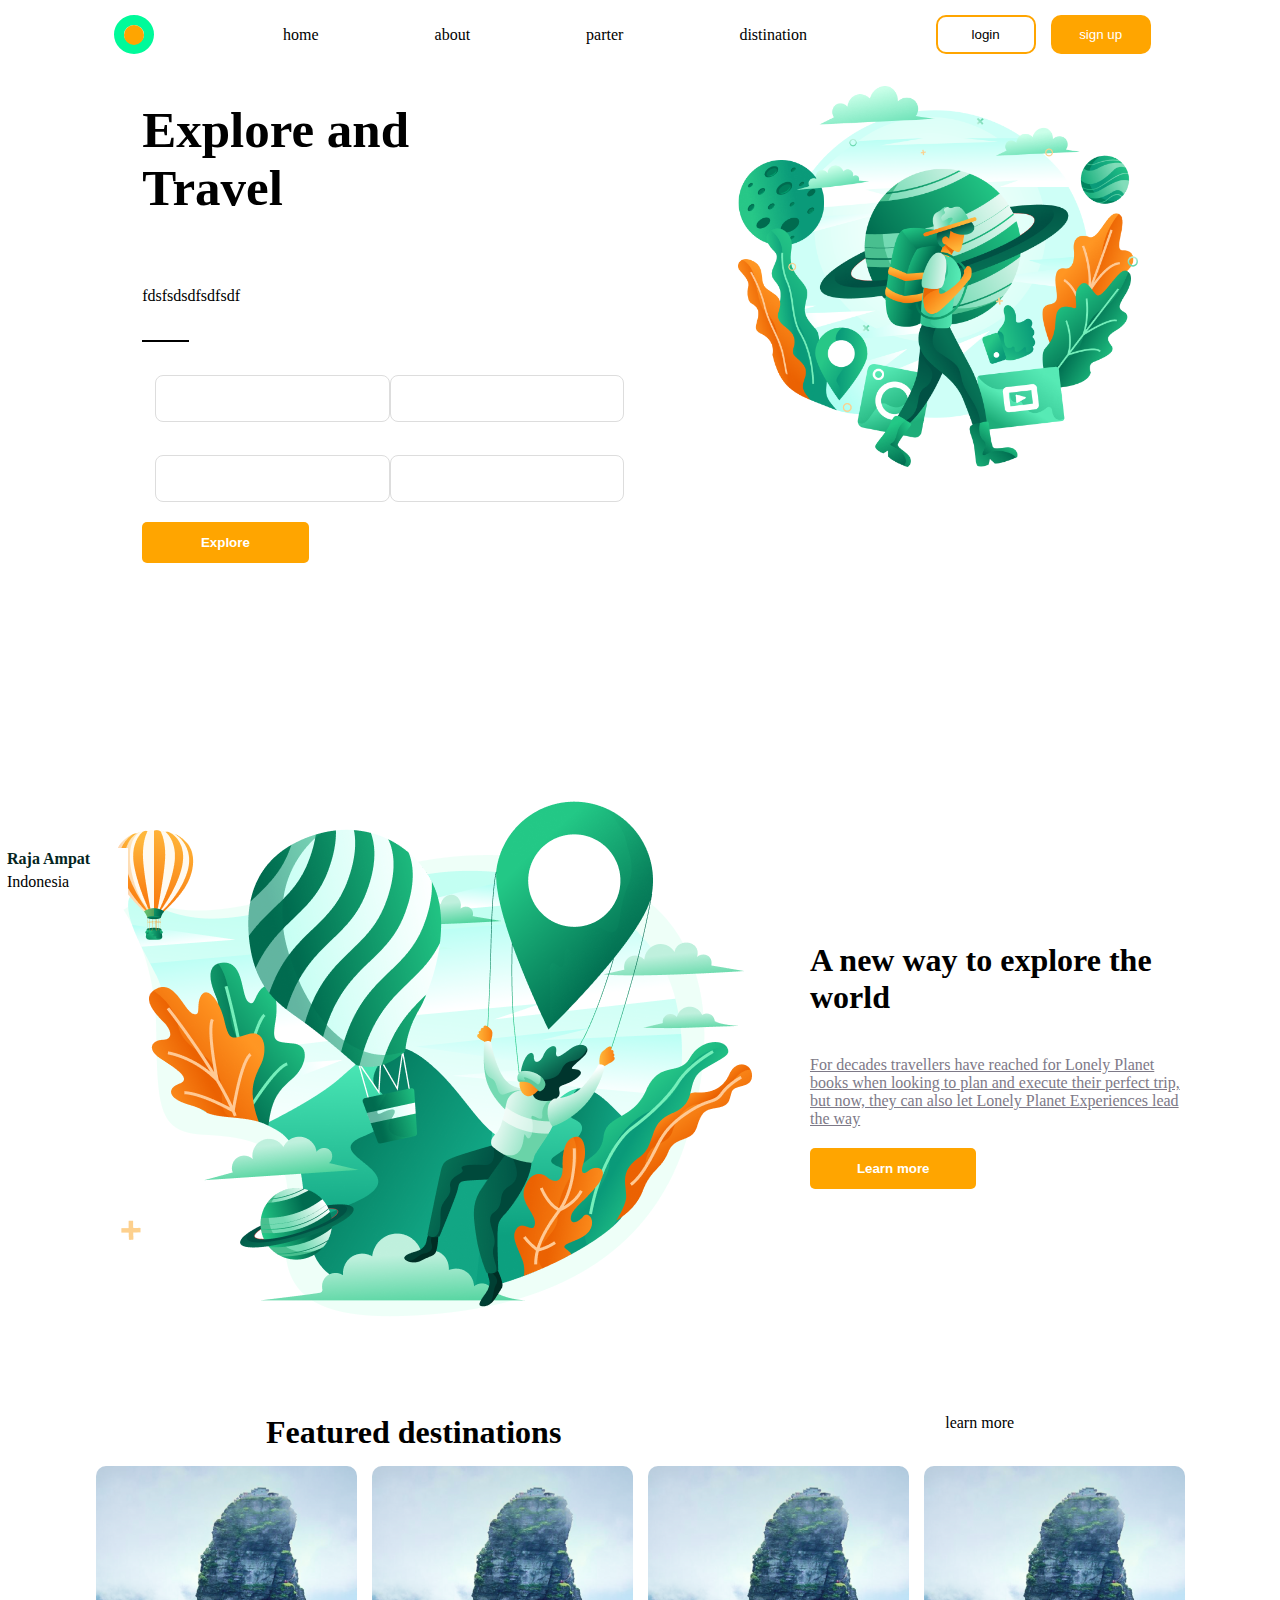
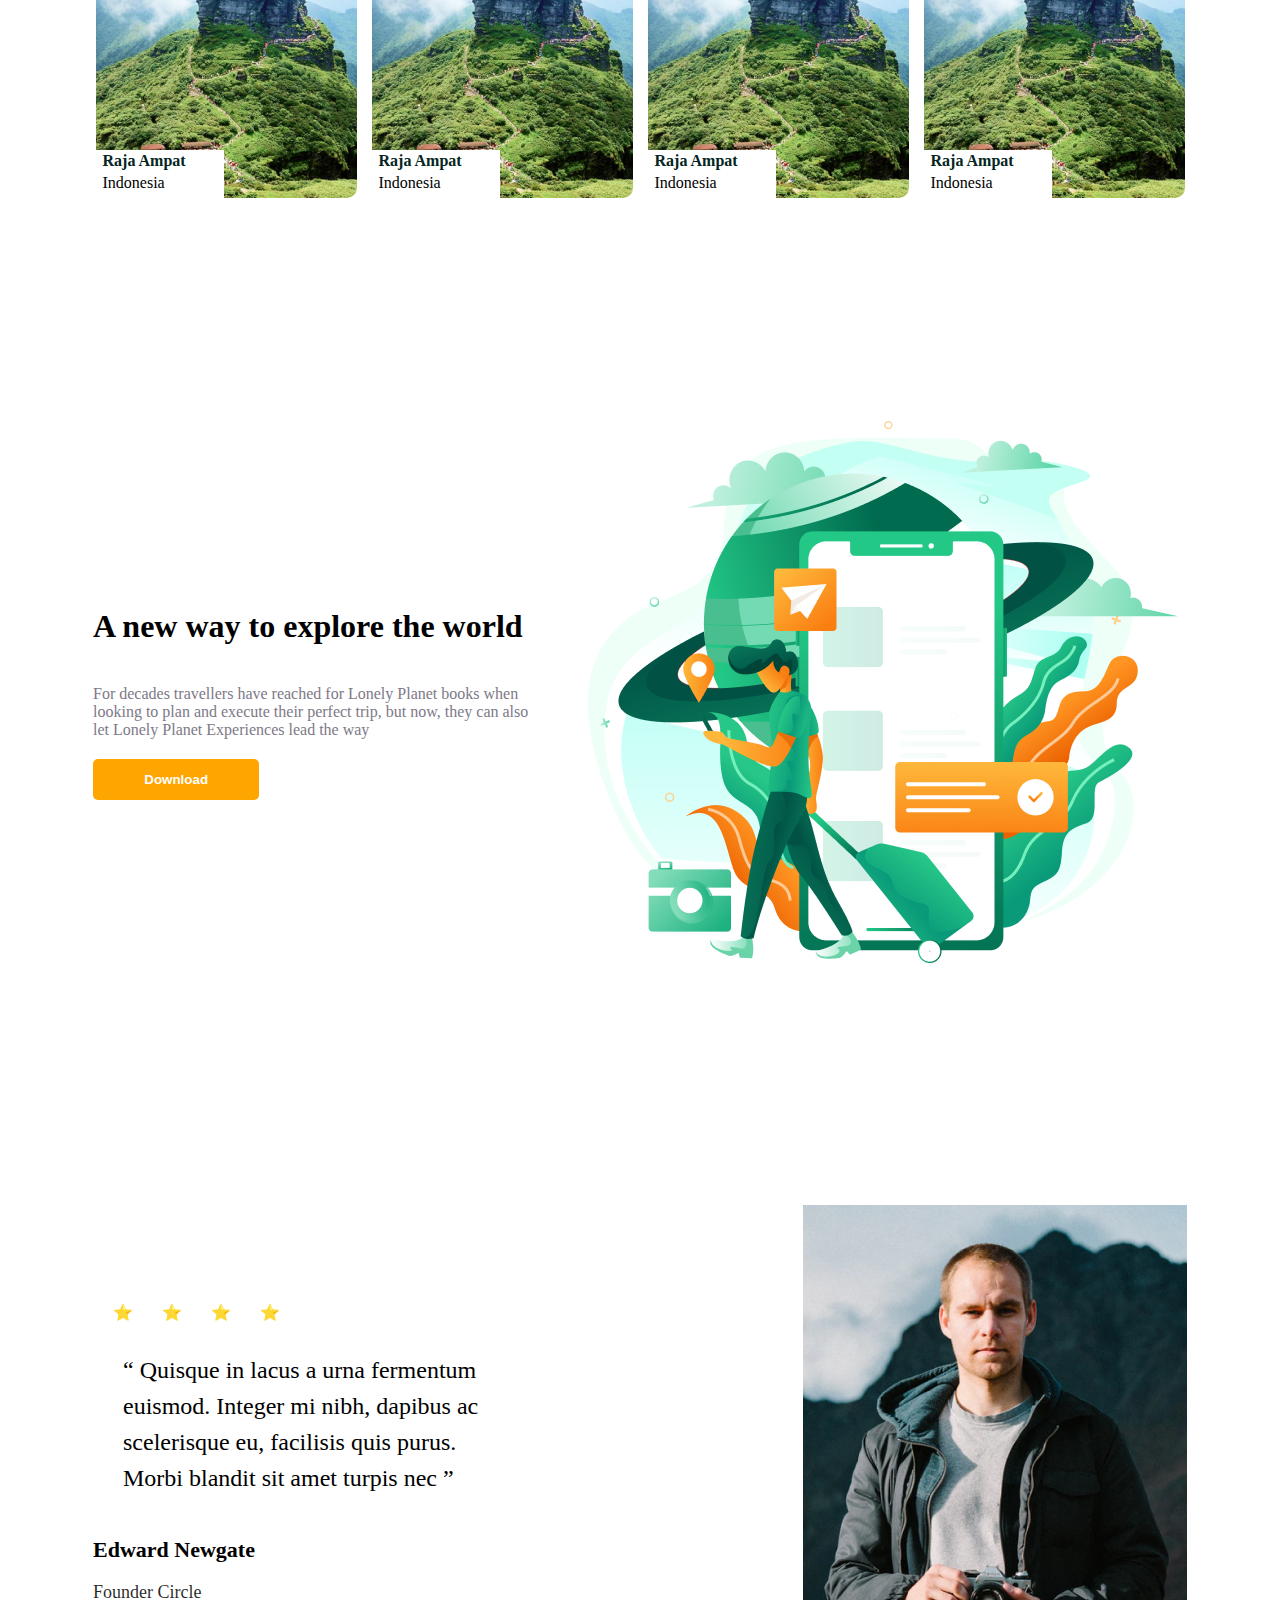
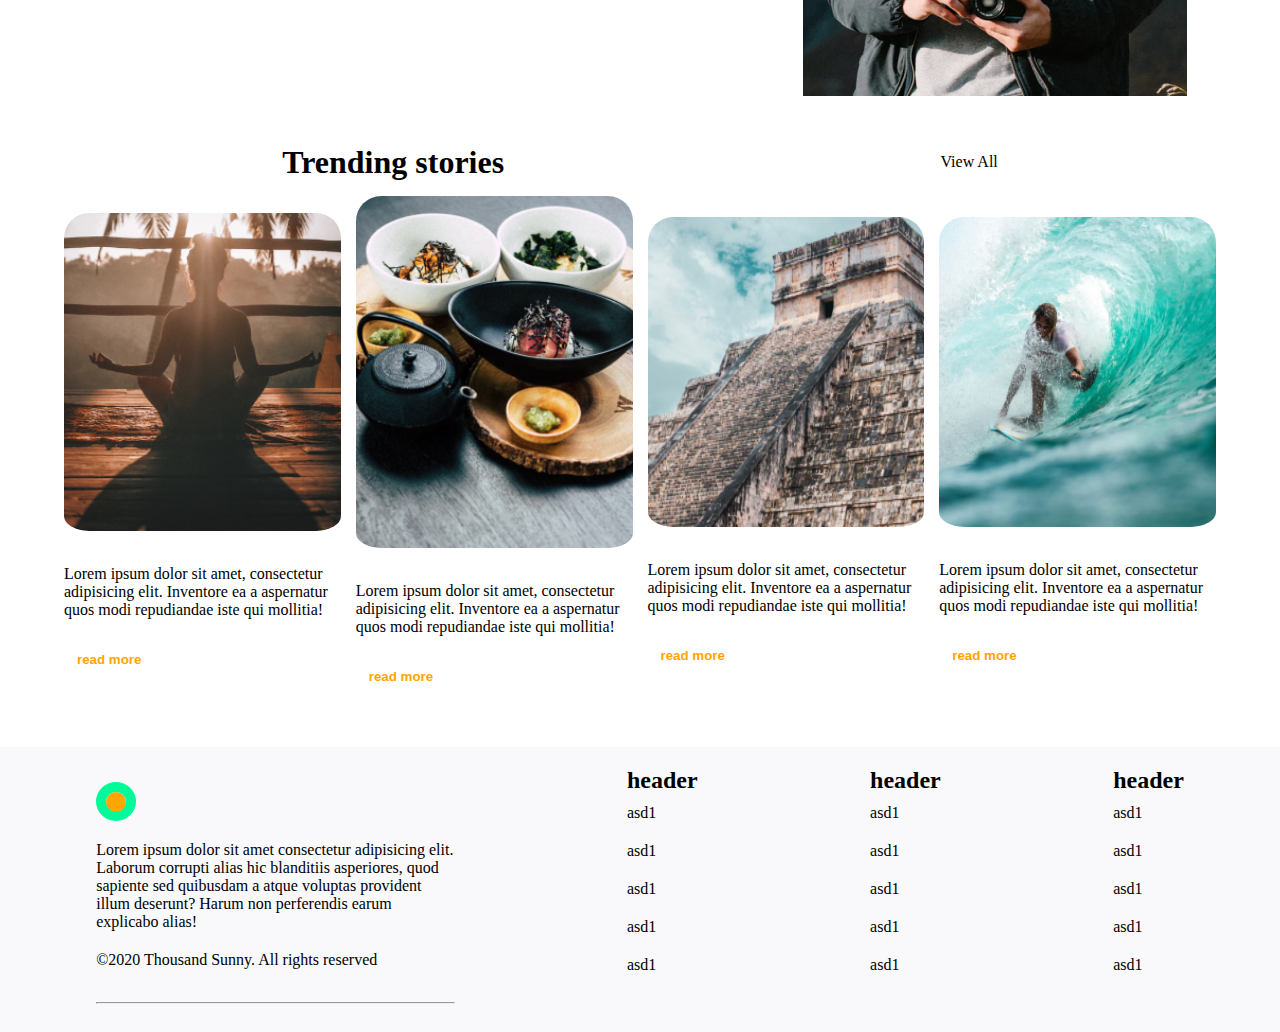
==== index.html @ 74c7267a "website" ====
<!DOCTYPE html>
<html lang="en">
  <head>
    <meta charset="UTF-8" />
    <meta http-equiv="X-UA-Compatible" content="IE=edge" />
    <meta name="viewport" content="width=device-width, initial-scale=1.0" />
    <link
      rel="stylesheet"
      href="https://cdnjs.cloudflare.com/ajax/libs/font-awesome/4.7.0/css/font-awesome.min.css"
    />
    <link rel="stylesheet" href="css/style.css" />
    <title>design</title>
  </head>
  <body>
    <div class="container">
      <header>
        <div class="band">
          <div class="image-brand"></div>
        </div>
        <div class="nav">
          <ul>
            <li>home</li>
            <li>about</li>
            <li>parter</li>
            <li>distination</li>
          </ul>
        </div>
        <div class="button">
          <button class="primary">login</button>
          <button>sign up</button>
        </div>
      </header>
      <section class="intro-page">
        <div class="intro-des">
          <h1 class="title-page">Explore and Travel</h1>
          <p class="des">fdsfsdsdfsdfsdf</p>
          <span class="line"></span>
          <div class="intor-page-content">
            <input list="browsers" name="browser" id="browser" />

            <datalist id="browsers">
              <option value="Edge" selected></option>
              <option value="Firefox"></option>
              <option value="Chrome"></option>
              <option value="Opera"></option>
              <option value="Safari"></option>
            </datalist>
            <input list="browsers" name="browser" id="browser" selected />

            <datalist id="browsers">
              <option value="Edge"></option>
              <option value="Firefox"></option>
              <option value="Chrome"></option>
              <option value="Opera"></option>
              <option value="Safari"></option>
            </datalist>
            <input list="browsers" name="browser" id="browser" />

            <datalist id="browsers" selected>
              <option value="Edge">Edge</option>
              <option value="Firefox"></option>
              <option value="Chrome"></option>
              <option value="Opera"></option>
              <option value="Safari"></option>
            </datalist>
            <input list="browsers" name="browser" id="browser" />

            <datalist id="browsers">
              <option value="Edge" selected></option>
              <option value="Firefox"></option>
              <option value="Chrome"></option>
              <option value="Opera"></option>
              <option value="Safari"></option>
            </datalist>
            <button class="btn">Explore</button>
          </div>
        </div>
        <div class="image-intro">
          <img src="/images/thousand-01 1.png" alt="" srcset="" />
        </div>
      </section>
      <section class="section2">
        <div class="section2-image">
          <img src="images/Thousand-02 1.png" alt="" />
        </div>
        <div class="section-des">
          <h1>A new way to explore the world</h1>

          <p>
            <ins class="border-line"
              >For decades travellers have reached for Lonely Planet books when
              looking to plan and execute their perfect trip, but now, they can
              also let Lonely Planet Experiences lead the way</ins
            >
          </p>
          <button class="btn">Learn more</button>
        </div>
      </section>
      <section class="section3">
        <div class="header-section">
          <h1 class="title-section">Featured destinations</h1>
          <span>learn more</span>
        </div>
        <div class="section-content">
          <div>
            <img src="images/Screen Shot 2020-02-14 at 4.36 1.png" alt="" />
            <span class="alert">Raja Ampat Indonesia</span>
          </div>
          <div>
            <img src="images/Screen Shot 2020-02-14 at 4.36 1.png" alt="" />
            <span class="alert">Raja Ampat Indonesia</span>
          </div>
          <div>
            <img src="images/Screen Shot 2020-02-14 at 4.36 1.png" alt="" />
            <span class="alert">Raja Ampat Indonesia</span>
          </div>
          <div>
            <img src="images/Screen Shot 2020-02-14 at 4.36 1.png" alt="" />
            <span class="alert">Raja Ampat Indonesia</span>
          </div>
        </div>
      </section>
      <section class="section2">
        <div class="section-des">
          <h1>A new way to explore the world</h1>
          <p>
            For decades travellers have reached for Lonely Planet books when
            looking to plan and execute their perfect trip, but now, they can
            also let Lonely Planet Experiences lead the way
          </p>
          <button class="btn">Download</button>
        </div>
        <div class="section2-image">
          <img src="images/Thousand-03.png" alt="" />
        </div>
      </section>
      <section class="section2">
        <div class="section-des">
          <span class="star">&#11088;</span>
          <span class="star">&#11088;</span>
          <span class="star">&#11088;</span>
          <span class="star">&#11088;</span>

          <q>
            Quisque in lacus a urna fermentum euismod. Integer mi nibh, dapibus
            ac scelerisque eu, facilisis quis purus. Morbi blandit sit amet
            turpis nec
          </q>
          <h2 class="Edward">Edward Newgate</h2>
          <span class="founder">Founder Circle</span>
        </div>
        <div class="section2-image">
          <img src="images/image 6.png" alt="" />
        </div>
      </section>
      <section class="section4">
        <div class="header-section">
          <h1 class="title-section">Trending stories</h1>
          <span>View All</span>
        </div>
        <div class="section-content">
          <div>
            <img src="images/image 12.png" alt="" />
            <span class="alert">Raja Ampat Indonesia</span>
            <p>
              Lorem ipsum dolor sit amet, consectetur adipisicing elit.
              Inventore ea a aspernatur quos modi repudiandae iste qui mollitia!
            </p>
            <button class="btn-link">read more</button>
          </div>
          <div>
            <img src="images/image 13.png" alt="" />
            <span class="alert">Raja Ampat Indonesia</span>
            <p>
              Lorem ipsum dolor sit amet, consectetur adipisicing elit.
              Inventore ea a aspernatur quos modi repudiandae iste qui mollitia!
            </p>
            <button class="btn-link">read more</button>
          </div>
          <div>
            <img src="images/image 14.png" alt="" />
            <span class="alert">Raja Ampat Indonesia</span>
            <p>
              Lorem ipsum dolor sit amet, consectetur adipisicing elit.
              Inventore ea a aspernatur quos modi repudiandae iste qui mollitia!
            </p>
            <button class="btn-link">read more</button>
          </div>
          <div>
            <img src="images/image 15.png" alt="" />
            <span class="alert">Raja Ampat Indonesia</span>
            <p>
              Lorem ipsum dolor sit amet, consectetur adipisicing elit.
              Inventore ea a aspernatur quos modi repudiandae iste qui mollitia!
            </p>
            <button class="btn-link">read more</button>
          </div>
        </div>
      </section>
    </div>
    <footer>
      <div class="footer-des">
        <div class="band">
          <div class="image-brand"></div>
        </div>
        <p>
          Lorem ipsum dolor sit amet consectetur adipisicing elit. Laborum
          corrupti alias hic blanditiis asperiores, quod sapiente sed quibusdam
          a atque voluptas provident illum deserunt? Harum non perferendis earum
          explicabo alias!
        </p>
        <span class="copyright">©2020 Thousand Sunny. All rights reserved</span>
      </div>
      <div class="list">
        <h2>header</h2>
        <ul>
          <li>asd1</li>
          <li>asd1</li>
          <li>asd1</li>
          <li>asd1</li>
          <li>asd1</li>
        </ul>
      </div>

      <div class="list">
        <h2>header</h2>
        <ul>
          <li>asd1</li>
          <li>asd1</li>
          <li>asd1</li>
          <li>asd1</li>
          <li>asd1</li>
        </ul>
      </div>
      <div class="list">
        <h2>header</h2>
        <ul>
          <li>asd1</li>
          <li>asd1</li>
          <li>asd1</li>
          <li>asd1</li>
          <li>asd1</li>
        </ul>
      </div>
      <hr />

      <div class="social">
        <i class="fab fa-facebook-f"></i>
      </div>
    </footer>
  </body>
</html>
---- css/style.css ----
* {
  padding: 0;
  margin: 0;
  box-sizing: border-box;
}
.container {
  width: 90%;
  margin: auto;
}
.btn {
  text-align: center;
  padding: 13px;
  width: 13vw;
  border-radius: 5px;
  background-color: orange;
  color: #fff;
  border: none;
  font-weight: bold;
  cursor: pointer;
}
.btn-link {
  background-color: transparent;
  border: none;
  padding: 13px;
  color: orange;
  font-weight: bold;
  cursor: pointer;
}
header {
  display: flex;
  justify-content: space-around;
  flex-direction: row;
  align-items: center;
  padding: 15px;
  margin-bottom: 2px;
}
header .nav ul {
  display: flex;
  justify-content: space-around;
  width: 50vw;
}
header .nav li {
  list-style: none;
  transition: 1.2s all ease-in-out;
}
header .nav li:hover {
  padding-left: 25px;
}
header .button {
  display: flex;
  justify-content: space-between;
}
header .button button {
  padding: 10px;
  text-align: center;
  background-color: orange;
  color: #fff;
  width: 100px;
  border-radius: 10px;
  margin-right: 15px;
  transition: all ease-in-out 0.7s;
  border: none;
}
header button.primary {
  background-color: #fff;
  color: black;
  border: 2px solid orange;
}
header .button button:hover {
  padding: 10px;
  text-align: center;
  background-color: #fff;
  color: black;
  border: 2px solid orange;
  padding-left: 10px;
}

.image-brand {
  border: orange solid 10px;

  border-radius: 50%;
  height: 15px;
}
.band {
  border: mediumspringgreen solid 10px;
  border-radius: 100%;
  height: 39px;
  width: fit-content;
}
/*****************************start intor page************************************/
.intro-page,
.intor-page-content {
  display: flex;
  justify-content: space-around;
  flex-direction: row;
}
.intro-page {
  padding: 15px;
}
.title-page {
  padding: 15px 0;
  width: 66%;
  font-size: 51px;
  margin-bottom: 35px;
}
.line {
  display: block;
  width: 10%;
  height: 2px;
  margin-top: 15px;
  background-color: black;
  margin-bottom: 20px;
}
input {
  width: 100%;
}
.image-intro {
  width: 400px;
  height: 400px;
}
.image-intro img {
  width: 100%;
}
.intor-page-content {
  display: grid;
  grid-template-columns: auto auto;
}

.intor-page-content input {
  margin: 1vw;
  padding: 15px;
  margin-bottom: 20px;
  border: 1px solid #ddd;
  border-radius: 8px;
}

/*********************************start section 2***********************************/
.section2 {
  margin-top: 20vh;
  display: grid;
  grid-template-columns: auto auto;
  justify-content: center;
  align-items: center;
}
.section2 div {
  padding: 29px;
}
.section2 div p {
  color: #7d7987;
  width: fit-content;
}
.section2 div p::after {
  content: "";
  color: #7d7987;
  width: fit-content;
  height: 2px;
  width: 100%;
}
.section2 div p:hover::after {
  border: 1px solid black;
}

.section2 div h1,
p,
button {
  padding: 20px 0;
}
/*******************************start section 3****************************************/
.section3 {
  padding: 10px;
  margin: 35px 0;
}
.section3 .header-section {
  display: flex;
  flex-direction: row;
  justify-content: space-around;
  margin: 15px 0;
}

.section3 .section-content div {
  position: relative;
}
.section3 .section-content div img {
  border-radius: 10px;
}
.alert {
  position: absolute;
  bottom: 0;
  left: 0;
  z-index: 2222;
  display: block;
  color: 042521;
  background-color: #ffffff;
  padding: 0 7px 7px 7px;
  width: 10vw;
  line-height: 1.4;
}

.alert::first-line {
  color: #042521;
  font-weight: bold;
}
.alert::second-line {
  color: #80918e;
}
.section3 .section-content,
.section4 .section-content {
  display: grid;
  grid-template-columns: repeat(4, auto);
  justify-content: center;
  align-items: center;
  gap: 10px 15px;
  background-color: #ffffff;
}

/*******************************start section 4****************************************/
.section4 .section-content img {
  width: 100%;
  min-height: 320px;
  border-radius: 25px;
  padding-bottom: 10px;
}
.section4 .header-section {
  display: flex;
  justify-content: space-around;
  align-items: center;
  margin: 15px 0;
}
.star {
  display: inline-block;
  width: 25.12px;
  height: 23.95pxpx;
  margin-left: 20px;
  color: #ffbb0c;
}
q {
  display: block;
  padding: 30px;
  margin-right: 200px;
  font-family: "Mulish";
  font-style: normal;
  font-weight: 400;
  font-size: 24px;
  line-height: 36px;
  color: #000000;
}
.Edward {
  font-family: Inter;
  font-size: 22px;
  font-weight: 700;
  line-height: 48px;
  letter-spacing: 0em;
  text-align: left;
  margin-bottom: 10px;
}
.founder {
  font-family: "Inter";
  font-style: normal;
  font-weight: 400;
  font-size: 18px;
  line-height: 10px;
  color: rgba(0, 0, 0, 0.85);
}
/******************************start footer section*****************/
footer {
  display: grid;
  justify-content: space-around;
  grid-template-columns: repeat(4, auto);
  align-items: center;
  margin-top: 50px;
  padding: 20px;
  gap: 10px 20px;
  background-color: #f9f9fb;
}
.footer-des {
  width: 28vw;
}
footer div .list {
  margin-left: 40px;
}
footer div ul {
  list-style: none;
}
footer div ul li {
  padding: 10px 0;
  cursor: pointer;
}
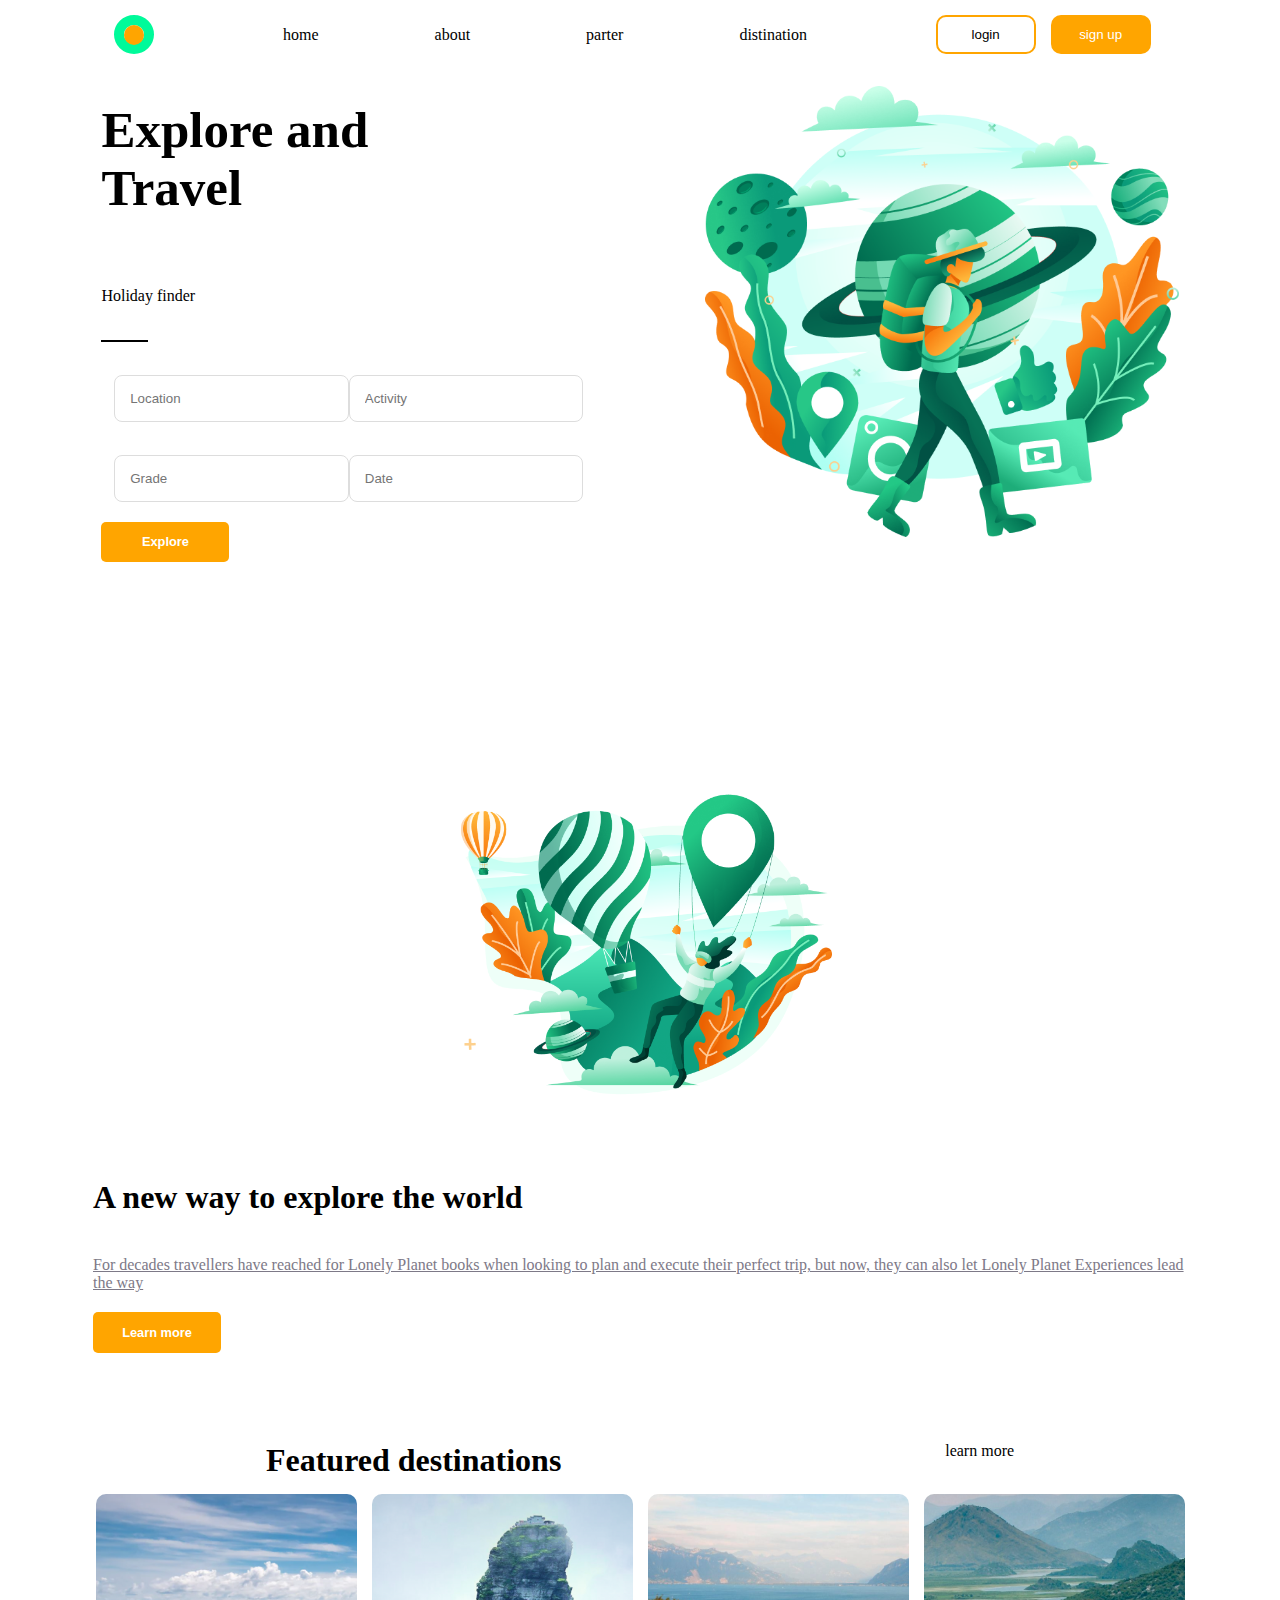
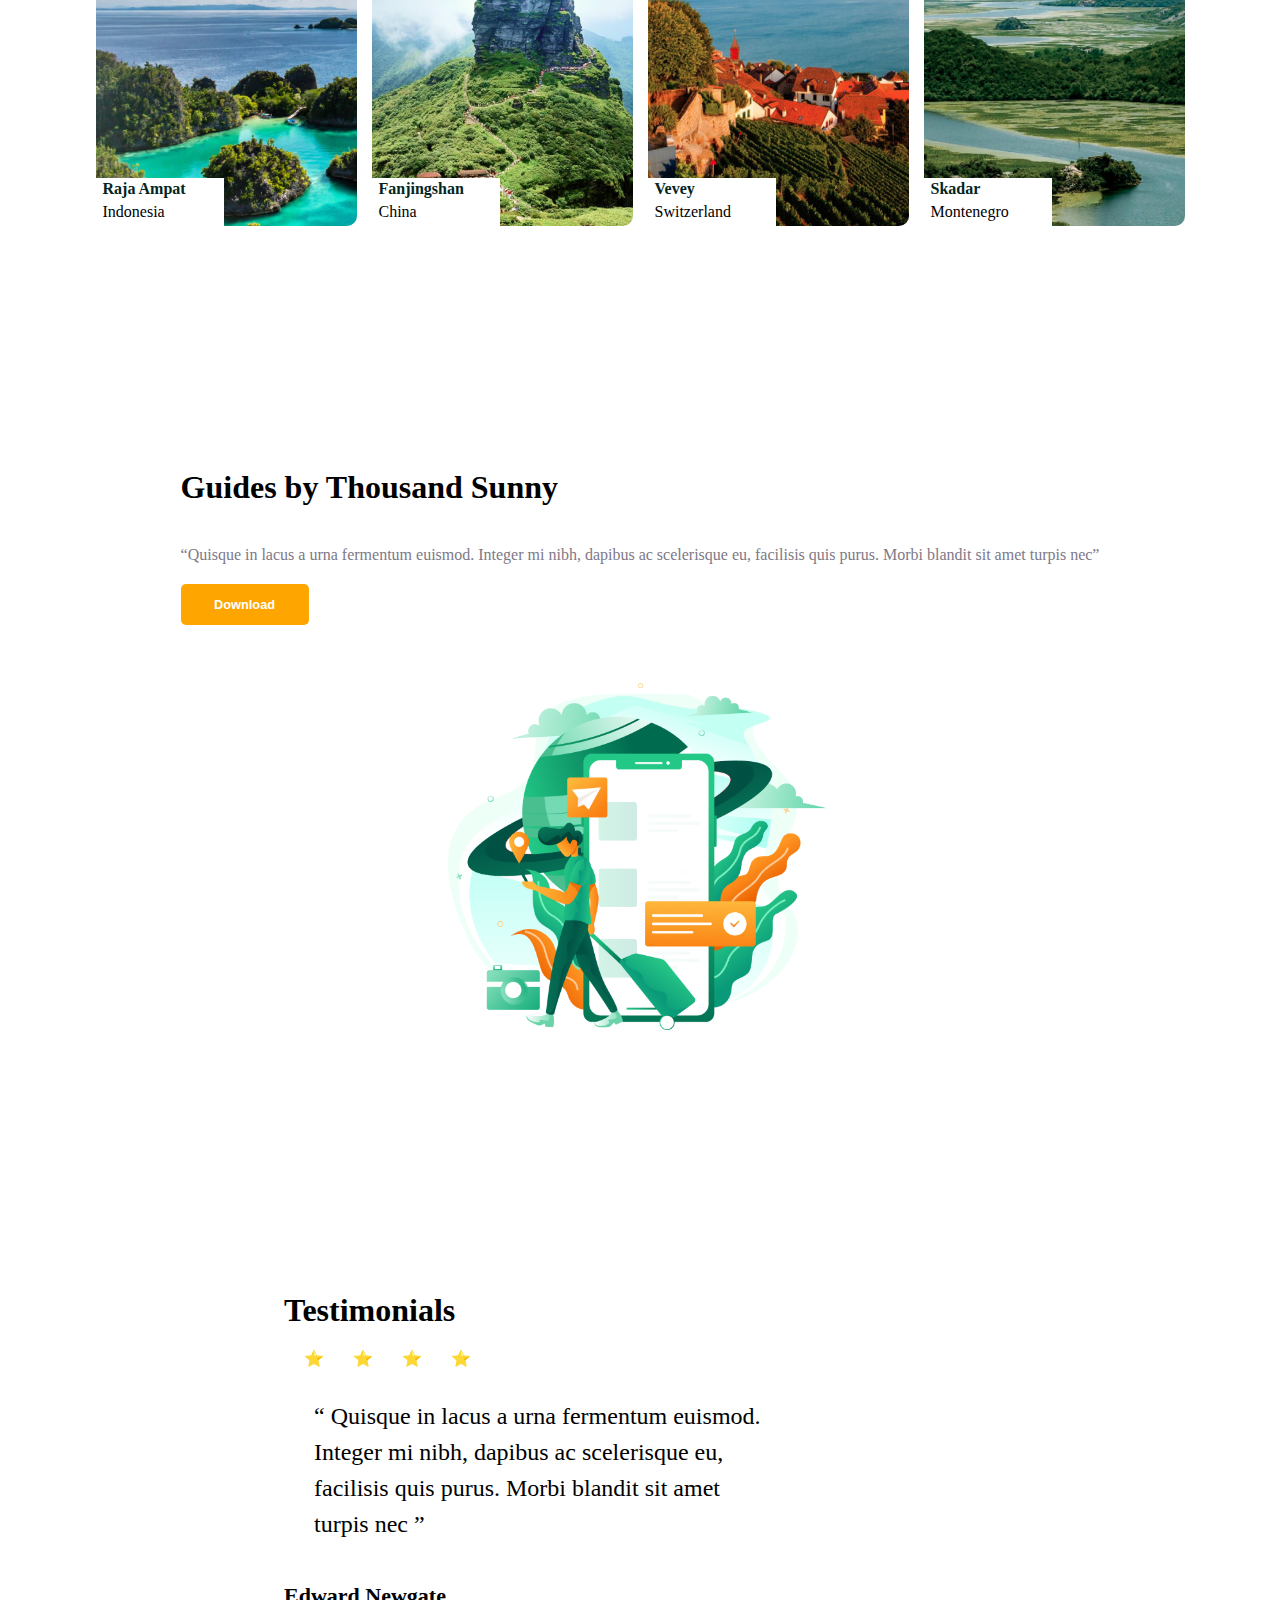
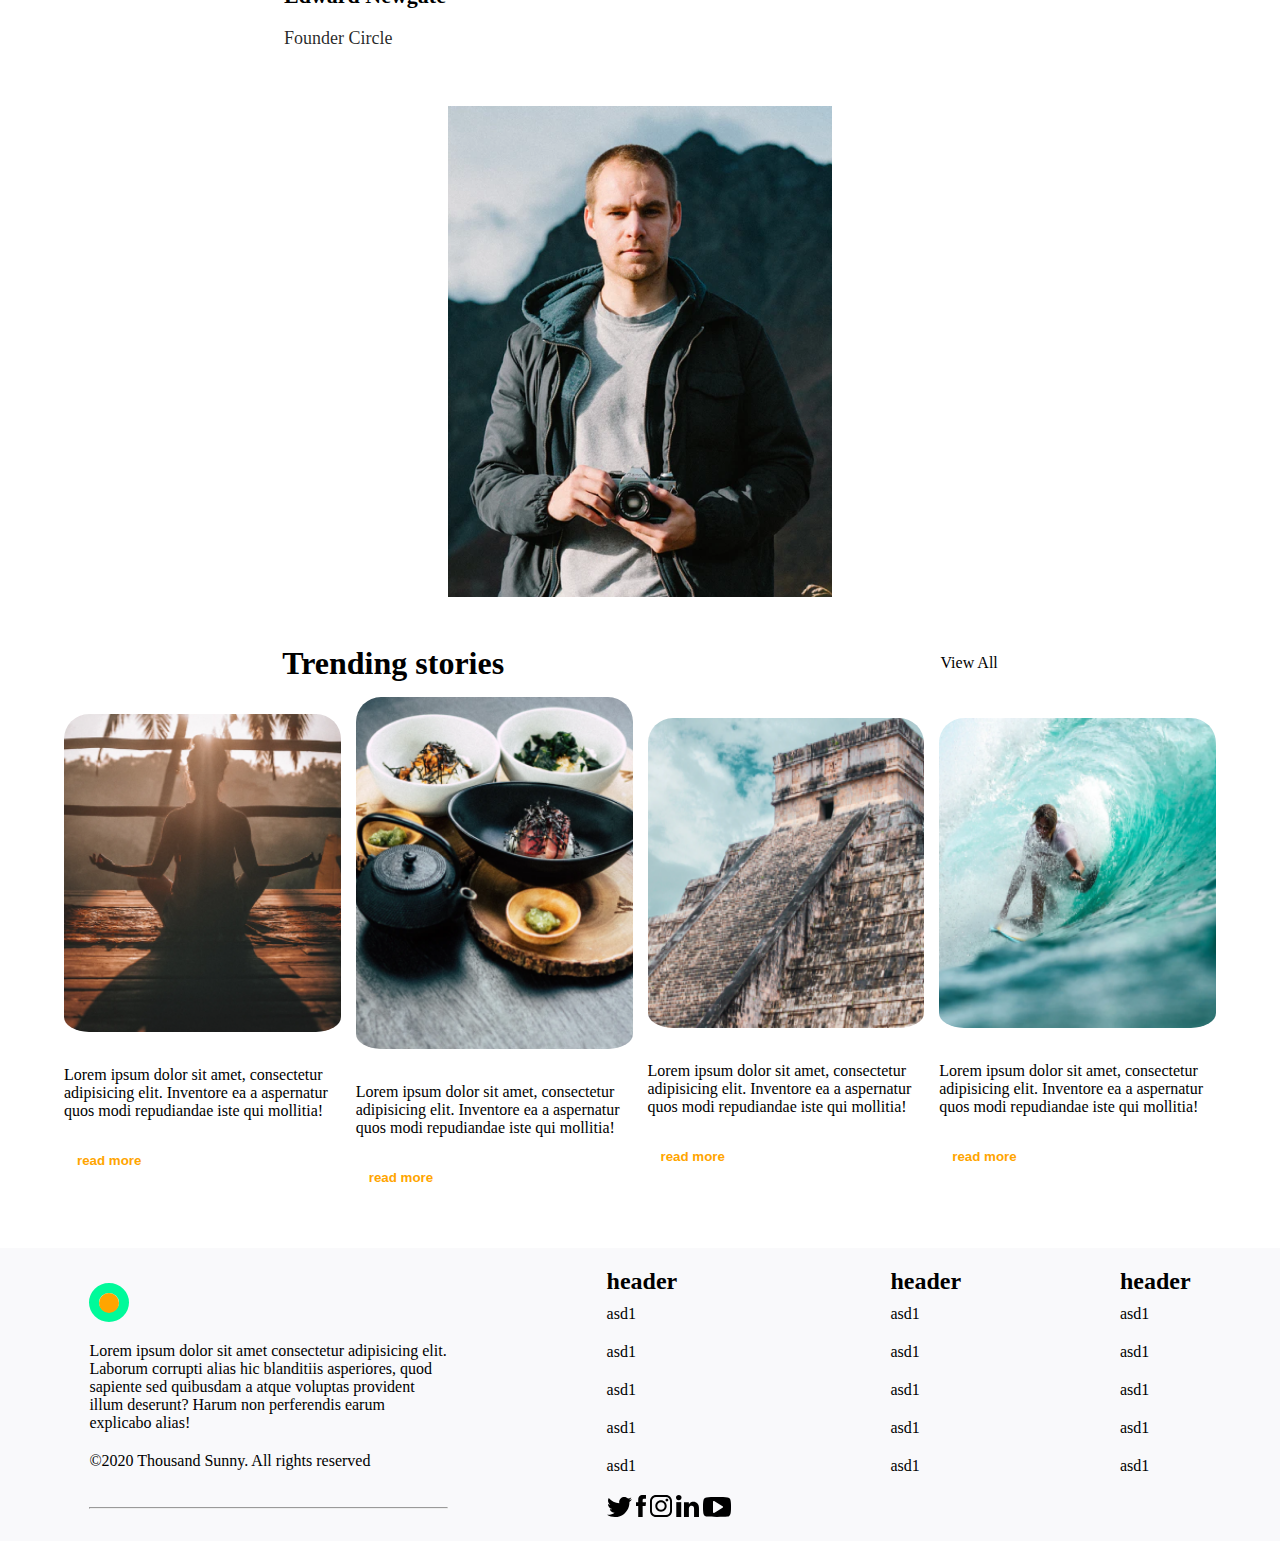
==== commit 59bb3a32: "Changes last Version" ====
--- a/index.html
+++ b/index.html
@@ -9,7 +9,7 @@
       href="https://cdnjs.cloudflare.com/ajax/libs/font-awesome/4.7.0/css/font-awesome.min.css"
     />
     <link rel="stylesheet" href="css/style.css" />
-    <title>design</title>
+    <title>Tour and Travel</title>
   </head>
   <body>
     <div class="container">
@@ -33,19 +33,15 @@
       <section class="intro-page">
         <div class="intro-des">
           <h1 class="title-page">Explore and Travel</h1>
-          <p class="des">fdsfsdsdfsdfsdf</p>
+          <p class="des">Holiday finder</p>
           <span class="line"></span>
           <div class="intor-page-content">
-            <input list="browsers" name="browser" id="browser" />
-
-            <datalist id="browsers">
-              <option value="Edge" selected></option>
-              <option value="Firefox"></option>
-              <option value="Chrome"></option>
-              <option value="Opera"></option>
-              <option value="Safari"></option>
-            </datalist>
-            <input list="browsers" name="browser" id="browser" selected />
+            <input
+              list="browsers"
+              name="browser"
+              id="browser"
+              placeholder="Location"
+            />
 
             <datalist id="browsers">
               <option value="Edge"></option>
@@ -54,19 +50,43 @@
               <option value="Opera"></option>
               <option value="Safari"></option>
             </datalist>
-            <input list="browsers" name="browser" id="browser" />
-
-            <datalist id="browsers" selected>
+            <input
+              list="browsers"
+              name="browser"
+              id="browser"
+              placeholder="Activity"
+            />
+
+            <datalist id="browsers">
+              <option value="Edge"></option>
+              <option value="Firefox"></option>
+              <option value="Chrome"></option>
+              <option value="Opera"></option>
+              <option value="Safari"></option>
+            </datalist>
+            <input
+              list="browsers"
+              name="browser"
+              id="browser"
+              placeholder="Grade"
+            />
+
+            <datalist id="browsers">
               <option value="Edge">Edge</option>
               <option value="Firefox"></option>
               <option value="Chrome"></option>
               <option value="Opera"></option>
               <option value="Safari"></option>
             </datalist>
-            <input list="browsers" name="browser" id="browser" />
+            <input
+              list="browsers"
+              name="browser"
+              id="browser"
+              placeholder="Date"
+            />
 
             <datalist id="browsers">
-              <option value="Edge" selected></option>
+              <option value="Edge"></option>
               <option value="Firefox"></option>
               <option value="Chrome"></option>
               <option value="Opera"></option>
@@ -76,7 +96,7 @@
           </div>
         </div>
         <div class="image-intro">
-          <img src="/images/thousand-01 1.png" alt="" srcset="" />
+          <img src="images/thousand-01 1.png" alt="" />
         </div>
       </section>
       <section class="section2">
@@ -103,45 +123,47 @@
         </div>
         <div class="section-content">
           <div>
+            <img src="images/image 4.png" alt="" />
+            <span class="alert">Raja Ampat Indonesia</span>
+          </div>
+          <div>
             <img src="images/Screen Shot 2020-02-14 at 4.36 1.png" alt="" />
-            <span class="alert">Raja Ampat Indonesia</span>
-          </div>
-          <div>
-            <img src="images/Screen Shot 2020-02-14 at 4.36 1.png" alt="" />
-            <span class="alert">Raja Ampat Indonesia</span>
-          </div>
-          <div>
-            <img src="images/Screen Shot 2020-02-14 at 4.36 1.png" alt="" />
-            <span class="alert">Raja Ampat Indonesia</span>
-          </div>
-          <div>
-            <img src="images/Screen Shot 2020-02-14 at 4.36 1.png" alt="" />
-            <span class="alert">Raja Ampat Indonesia</span>
+
+            <span class="alert">Fanjingshan China</span>
+          </div>
+          <div>
+            <img src="images/Screen Shot 2020-02-15 at 11.04 1.png" alt="" />
+            <span class="alert">Vevey Switzerland</span>
+          </div>
+          <div>
+            <img src="images/Screen Shot 2020-02-15 at 11.10 1.png" alt="" />
+            <span class="alert">Skadar Montenegro</span>
           </div>
         </div>
       </section>
       <section class="section2">
         <div class="section-des">
-          <h1>A new way to explore the world</h1>
+          <h1>Guides by Thousand Sunny</h1>
           <p>
-            For decades travellers have reached for Lonely Planet books when
-            looking to plan and execute their perfect trip, but now, they can
-            also let Lonely Planet Experiences lead the way
+            “Quisque in lacus a urna fermentum euismod. Integer mi nibh, dapibus
+            ac scelerisque eu, facilisis quis purus. Morbi blandit sit amet
+            turpis nec”
           </p>
           <button class="btn">Download</button>
         </div>
         <div class="section2-image">
-          <img src="images/Thousand-03.png" alt="" />
+          <img src="images/Thousand-03.png" alt="" class="images" />
         </div>
       </section>
       <section class="section2">
         <div class="section-des">
+          <h1>Testimonials</h1>
           <span class="star">&#11088;</span>
           <span class="star">&#11088;</span>
           <span class="star">&#11088;</span>
           <span class="star">&#11088;</span>
 
-          <q>
+          <q class="section4-des">
             Quisque in lacus a urna fermentum euismod. Integer mi nibh, dapibus
             ac scelerisque eu, facilisis quis purus. Morbi blandit sit amet
             turpis nec
@@ -150,7 +172,7 @@
           <span class="founder">Founder Circle</span>
         </div>
         <div class="section2-image">
-          <img src="images/image 6.png" alt="" />
+          <img src="images/image 6.png" alt="" class="images" />
         </div>
       </section>
       <section class="section4">
@@ -161,7 +183,7 @@
         <div class="section-content">
           <div>
             <img src="images/image 12.png" alt="" />
-            <span class="alert">Raja Ampat Indonesia</span>
+
             <p>
               Lorem ipsum dolor sit amet, consectetur adipisicing elit.
               Inventore ea a aspernatur quos modi repudiandae iste qui mollitia!
@@ -170,7 +192,7 @@
           </div>
           <div>
             <img src="images/image 13.png" alt="" />
-            <span class="alert">Raja Ampat Indonesia</span>
+
             <p>
               Lorem ipsum dolor sit amet, consectetur adipisicing elit.
               Inventore ea a aspernatur quos modi repudiandae iste qui mollitia!
@@ -179,7 +201,7 @@
           </div>
           <div>
             <img src="images/image 14.png" alt="" />
-            <span class="alert">Raja Ampat Indonesia</span>
+
             <p>
               Lorem ipsum dolor sit amet, consectetur adipisicing elit.
               Inventore ea a aspernatur quos modi repudiandae iste qui mollitia!
@@ -188,7 +210,7 @@
           </div>
           <div>
             <img src="images/image 15.png" alt="" />
-            <span class="alert">Raja Ampat Indonesia</span>
+
             <p>
               Lorem ipsum dolor sit amet, consectetur adipisicing elit.
               Inventore ea a aspernatur quos modi repudiandae iste qui mollitia!
@@ -245,7 +267,86 @@
       <hr />
 
       <div class="social">
-        <i class="fab fa-facebook-f"></i>
+        <svg
+          width="25"
+          height="20"
+          viewBox="0 0 25 20"
+          fill="none"
+          xmlns="http://www.w3.org/2000/svg"
+        >
+          <path
+            d="M24.999 2.3741C24.0253 2.78177 23.0273 3.04556 22.0536 3.16547C23.1733 2.51799 23.9036 1.58273 24.3174 0.383693C23.295 0.959233 22.1996 1.36691 21.0555 1.58273C20.0331 0.527578 18.7916 0 17.3067 0C15.8948 0 14.6777 0.503597 13.6797 1.48681C12.6816 2.47002 12.1704 3.66906 12.1704 5.05995C12.1704 5.44365 12.2191 5.82734 12.2921 6.21103C10.1986 6.11511 8.22688 5.58753 6.40117 4.65228C4.57546 3.71703 3.01753 2.47002 1.72736 0.935252C1.26485 1.72662 1.02142 2.56595 1.02142 3.47722C1.02142 4.34053 1.21617 5.15588 1.62999 5.8753C2.04382 6.6187 2.6037 7.21823 3.2853 7.67386C2.45765 7.64988 1.67868 7.43405 0.972738 7.02638V7.09832C0.972738 8.32134 1.36222 9.3765 2.14119 10.3118C2.92016 11.223 3.89387 11.8225 5.08666 12.0623C4.64849 12.1823 4.18598 12.2302 3.74781 12.2302C3.4557 12.2302 3.13924 12.2062 2.7741 12.1583C3.09056 13.1655 3.69913 14.0048 4.57546 14.6523C5.4518 15.2998 6.44986 15.6355 7.56962 15.6595C5.71957 17.0983 3.57741 17.8177 1.21617 17.8177C0.753654 17.8177 0.339827 17.7938 -0.0253143 17.7458C2.36028 19.2566 4.98929 20 7.83739 20C9.6631 20 11.3671 19.7122 12.9737 19.1607C14.5803 18.5851 15.9435 17.8417 17.0633 16.8825C18.1831 15.9233 19.1811 14.8201 19.9844 13.5971C20.8121 12.3501 21.4206 11.0552 21.8101 9.71223C22.1996 8.3693 22.4187 7.0024 22.4187 5.65947C22.4187 5.3717 22.4187 5.15588 22.3944 5.01199C23.4411 4.26858 24.2931 3.40528 24.999 2.3741Z"
+            fill="black"
+          />
+        </svg>
+
+        <svg
+          width="10"
+          height="22"
+          viewBox="0 0 10 22"
+          fill="none"
+          xmlns="http://www.w3.org/2000/svg"
+        >
+          <path
+            d="M6.64671 7.21043V5.3054C6.64671 5.01862 6.66667 4.7933 6.68663 4.64991C6.70659 4.48603 6.76647 4.34264 6.86627 4.19925C6.96607 4.05587 7.10579 3.95344 7.30539 3.89199C7.50499 3.83054 7.78443 3.81006 8.12375 3.81006H9.98004V0H7.00599C5.28942 0 4.07186 0.409683 3.33333 1.24953C2.59481 2.08939 2.21557 3.29795 2.21557 4.93669V7.21043H0V11H2.21557V22H6.64671V11H9.6008L10 7.21043H6.64671Z"
+            fill="black"
+          />
+        </svg>
+
+        <svg
+          width="22"
+          height="22"
+          viewBox="0 0 22 22"
+          fill="none"
+          xmlns="http://www.w3.org/2000/svg"
+        >
+          <path
+            d="M15.9305 0H6.06953C2.71746 0 0 2.71746 0 6.06953V15.9305C0 19.2825 2.71746 22 6.06953 22H15.9305C19.2825 22 22 19.2825 22 15.9305V6.06953C22 2.71746 19.2825 0 15.9305 0ZM20.0473 15.9305C20.0473 18.2086 18.1923 20.0473 15.9305 20.0473H6.06953C3.79142 20.0473 1.95266 18.1923 1.95266 15.9305V6.06953C1.95266 3.80769 3.80769 1.95266 6.06953 1.95266H15.9305C18.2086 1.95266 20.0473 3.80769 20.0473 6.06953V15.9305Z"
+            fill="black"
+          />
+          <path
+            d="M11 5.33716C7.87573 5.33716 5.321 7.87562 5.321 10.9999C5.321 14.1241 7.85946 16.6789 11 16.6789C14.1243 16.6789 16.679 14.1404 16.679 10.9999C16.679 7.87562 14.1243 5.33716 11 5.33716ZM11 14.7262C8.94969 14.7262 7.27366 13.0664 7.27366 11.0162C7.28993 8.94958 8.94969 7.28982 11 7.28982C13.0503 7.28982 14.7263 8.94958 14.7263 10.9999C14.7263 13.0502 13.0503 14.7262 11 14.7262Z"
+            fill="black"
+          />
+          <path
+            d="M16.9068 3.67749C16.5325 3.67749 16.1583 3.82394 15.8979 4.10057C15.6376 4.36092 15.4748 4.73518 15.4748 5.10944C15.4748 5.4837 15.6213 5.85796 15.8979 6.11832C16.1583 6.37867 16.5325 6.5414 16.9068 6.5414C17.2811 6.5414 17.6553 6.39495 17.9157 6.11832C18.176 5.85796 18.3388 5.4837 18.3388 5.10944C18.3388 4.73518 18.1923 4.36092 17.9157 4.10057C17.6553 3.82394 17.2973 3.67749 16.9068 3.67749Z"
+            fill="black"
+          />
+        </svg>
+
+        <svg
+          width="23"
+          height="22"
+          viewBox="0 0 23 22"
+          fill="none"
+          xmlns="http://www.w3.org/2000/svg"
+        >
+          <path
+            d="M5.21578 7.14941H0.275716V22H5.21578V7.14941Z"
+            fill="black"
+          />
+          <path
+            d="M21.4376 8.50559C20.4036 7.37916 19.025 6.80444 17.3247 6.80444C16.7043 6.80444 16.1299 6.87341 15.6014 7.03433C15.0959 7.19525 14.6593 7.40214 14.2917 7.67801C13.947 7.95387 13.6483 8.20674 13.4416 8.45962C13.2348 8.6895 13.0509 8.94237 12.8671 9.24123V7.12628H7.95004L7.97302 7.83893C7.97302 8.32168 7.996 9.79295 7.996 12.2757C7.996 14.7585 7.996 17.9769 7.97302 21.9769H12.8901V13.701C12.8901 13.1952 12.9361 12.7815 13.0509 12.4826C13.2577 11.9769 13.5794 11.5401 13.993 11.1952C14.4066 10.8504 14.9351 10.6895 15.5784 10.6895C16.4286 10.6895 17.0719 10.9884 17.4625 11.5861C17.8761 12.1838 18.0599 13.0113 18.0599 14.0458V21.9769H22.977V13.4711C23 11.2872 22.4945 9.63203 21.4376 8.50559Z"
+            fill="black"
+          />
+          <path
+            d="M2.78022 0C1.95305 0 1.28671 0.252874 0.781219 0.735632C0.252747 1.21839 0 1.81609 0 2.55172C0 3.28736 0.252747 3.88506 0.758242 4.39081C1.26374 4.87356 1.90709 5.12644 2.73427 5.12644H2.75724C3.60739 5.12644 4.27373 4.87356 4.77922 4.39081C5.28472 3.90805 5.53746 3.28736 5.53746 2.55172C5.53746 1.81609 5.26174 1.1954 4.77922 0.712644C4.27373 0.252874 3.60739 0 2.78022 0Z"
+            fill="black"
+          />
+        </svg>
+
+        <svg
+          width="29"
+          height="20"
+          viewBox="0 0 29 20"
+          fill="none"
+          xmlns="http://www.w3.org/2000/svg"
+        >
+          <path
+            d="M27.9856 7.64988C27.9856 7.09832 27.9376 6.3789 27.8417 5.51559C27.7698 4.65228 27.6499 3.88489 27.506 3.21343C27.3381 2.44604 26.9784 1.82254 26.4269 1.29496C25.8753 0.767386 25.2278 0.479616 24.4844 0.383693C22.1823 0.119904 18.6811 0 14.0048 0C9.32854 0 5.82734 0.119904 3.52518 0.383693C2.78177 0.479616 2.13429 0.767386 1.58273 1.29496C1.03118 1.82254 0.671463 2.44604 0.503597 3.21343C0.335731 3.88489 0.239808 4.65228 0.143885 5.51559C0.0719424 6.3789 0.0239808 7.09832 0 7.64988C0 8.22542 0 8.99281 0 10C0 11.0072 0 11.7746 0.0239808 12.3501C0.0239808 12.9017 0.0719424 13.6211 0.167866 14.4844C0.215827 15.3477 0.335731 16.1151 0.479616 16.7866C0.647482 17.554 1.00719 18.1775 1.55875 18.705C2.11031 19.2326 2.75779 19.5204 3.5012 19.6163C5.80336 19.8801 9.30456 20 13.9808 20C18.6571 20 22.1583 19.8801 24.4604 19.6163C25.2038 19.5444 25.8513 19.2326 26.4029 18.705C26.9544 18.1775 27.3141 17.554 27.482 16.7866C27.6499 16.1151 27.7458 15.3477 27.8417 14.4844C27.9137 13.6211 27.9616 12.9017 27.9856 12.3501C27.9856 11.7986 28.0096 11.0072 28.0096 10C28.0096 8.99281 28.0096 8.22542 27.9856 7.64988ZM19.5444 10.8393L11.5348 15.8513C11.3909 15.9472 11.223 16.0192 11.0072 16.0192C10.8393 16.0192 10.6954 15.9712 10.5276 15.8993C10.1918 15.7074 10 15.4197 10 15.012V5.01199C10 4.60432 10.1679 4.31655 10.5276 4.1247C10.8873 3.93285 11.223 3.95683 11.5348 4.14868L15.5396 6.65468L19.5444 9.16067C19.8561 9.32854 20.024 9.61631 20.024 10C20 10.3837 19.8561 10.6715 19.5444 10.8393Z"
+            fill="black"
+          />
+        </svg>
       </div>
     </footer>
   </body>
--- a/css/style.css
+++ b/css/style.css
@@ -9,14 +9,15 @@
 }
 .btn {
   text-align: center;
-  padding: 13px;
-  width: 13vw;
+  padding: 1vw;
+  width: 10vw;
   border-radius: 5px;
   background-color: orange;
   color: #fff;
   border: none;
   font-weight: bold;
   cursor: pointer;
+  font-size: 1vw;
 }
 .btn-link {
   background-color: transparent;
@@ -93,17 +94,22 @@
   display: flex;
   justify-content: space-around;
   flex-direction: row;
+  flex-wrap: wrap;
 }
 .intro-page {
   padding: 15px;
 }
-.title-page {
+.intor-page-content {
+  display: grid;
+  grid-template-columns: auto auto;
+}
+.intro-page .title-page {
   padding: 15px 0;
   width: 66%;
   font-size: 51px;
   margin-bottom: 35px;
 }
-.line {
+.intro-page .line {
   display: block;
   width: 10%;
   height: 2px;
@@ -111,55 +117,45 @@
   background-color: black;
   margin-bottom: 20px;
 }
-input {
-  width: 100%;
-}
-.image-intro {
-  width: 400px;
-  height: 400px;
-}
-.image-intro img {
-  width: 100%;
-}
-.intor-page-content {
-  display: grid;
-  grid-template-columns: auto auto;
-}
-
-.intor-page-content input {
+
+.intro-page .intro-des .intor-page-content input {
   margin: 1vw;
   padding: 15px;
   margin-bottom: 20px;
   border: 1px solid #ddd;
   border-radius: 8px;
-}
-
+  width: 20vw;
+  width: 100%;
+}
+.intro-page .image-intro {
+  flex-shrink: 0;
+}
+.intro-page .image-intro img {
+  display: block;
+  width: 44vw;
+  text-align: center;
+  padding-left: 7vw;
+  border-radius: 10px;
+}
 /*********************************start section 2***********************************/
 .section2 {
   margin-top: 20vh;
-  display: grid;
-  grid-template-columns: auto auto;
-  justify-content: center;
+  display: flex;
+  flex-wrap: wrap;
+  justify-content: space-around;
   align-items: center;
 }
 .section2 div {
   padding: 29px;
 }
+.section2 .section2-image img {
+  flex-shrink: 0;
+  width: 30vw;
+}
+
 .section2 div p {
   color: #7d7987;
-  width: fit-content;
-}
-.section2 div p::after {
-  content: "";
-  color: #7d7987;
-  width: fit-content;
-  height: 2px;
-  width: 100%;
-}
-.section2 div p:hover::after {
-  border: 1px solid black;
-}
-
+}
 .section2 div h1,
 p,
 button {
@@ -261,6 +257,9 @@
   line-height: 10px;
   color: rgba(0, 0, 0, 0.85);
 }
+.section4-des {
+  width: 40vw;
+}
 /******************************start footer section*****************/
 footer {
   display: grid;
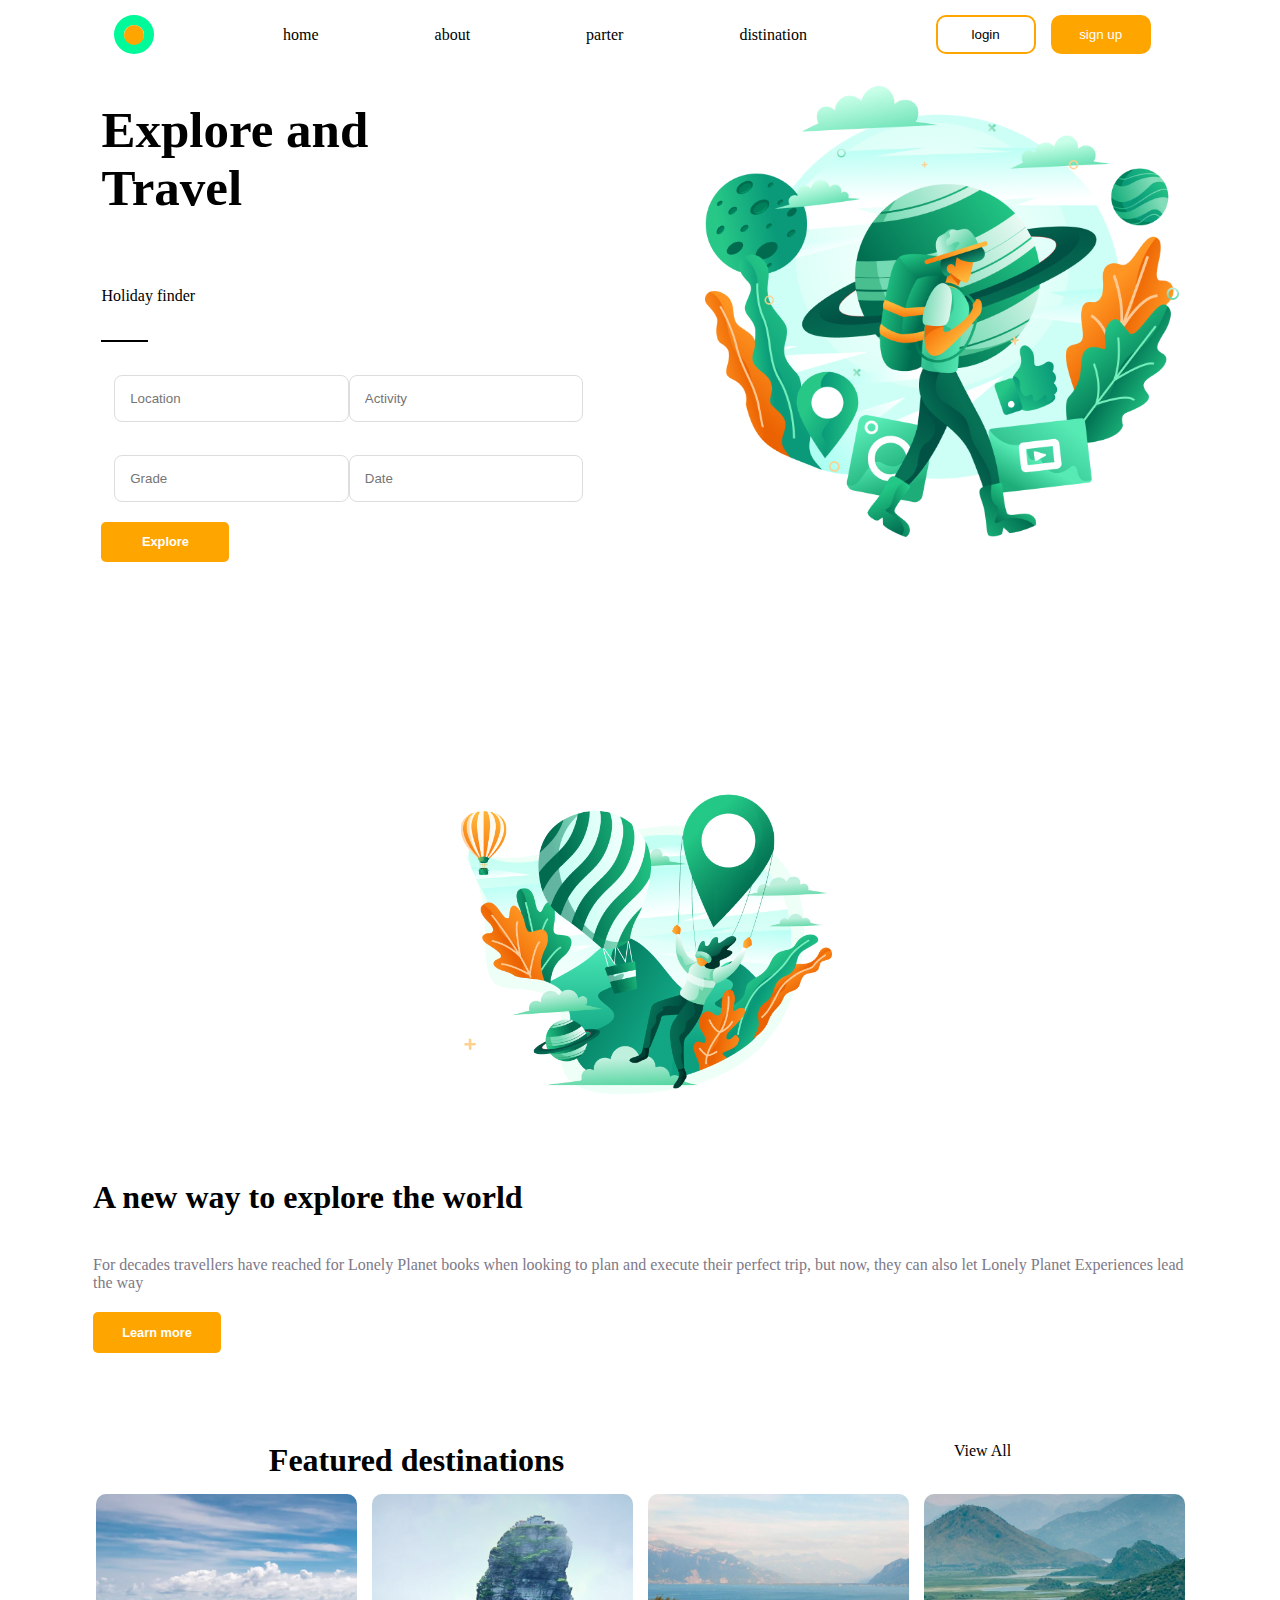
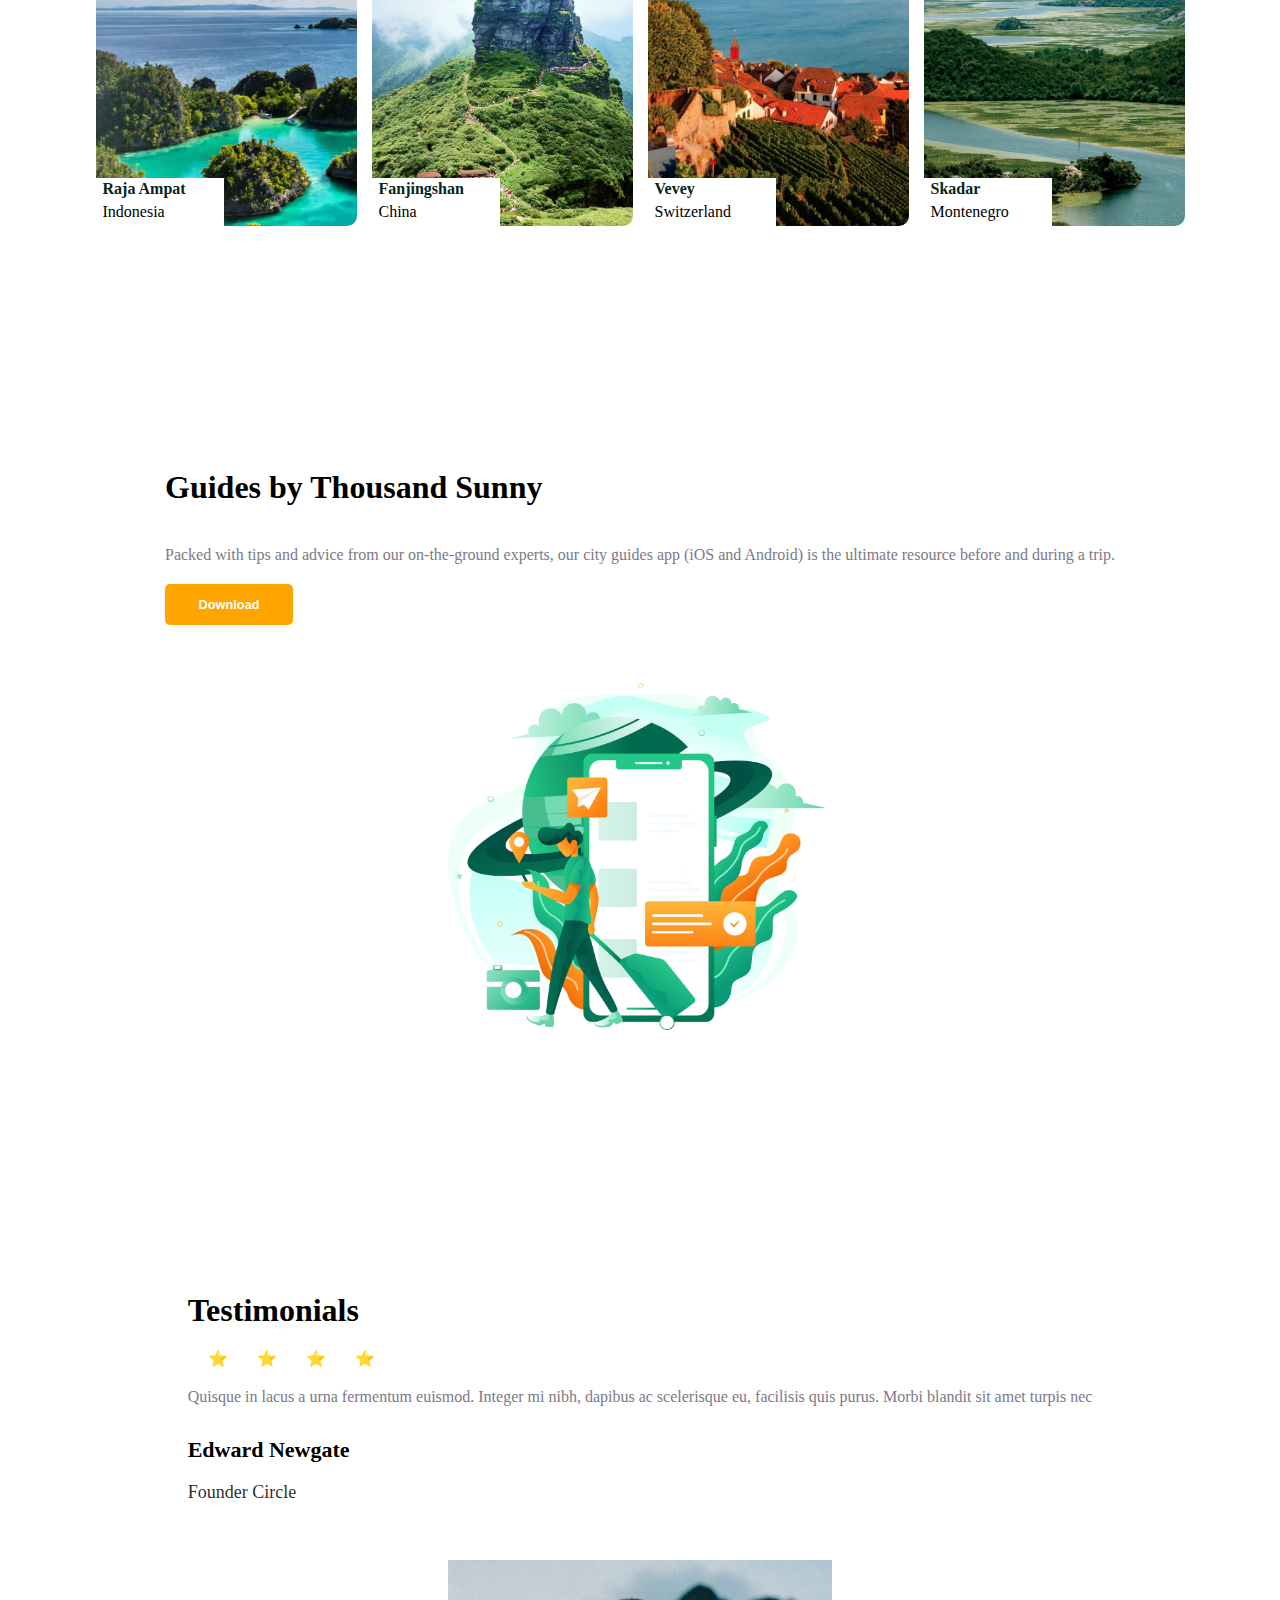
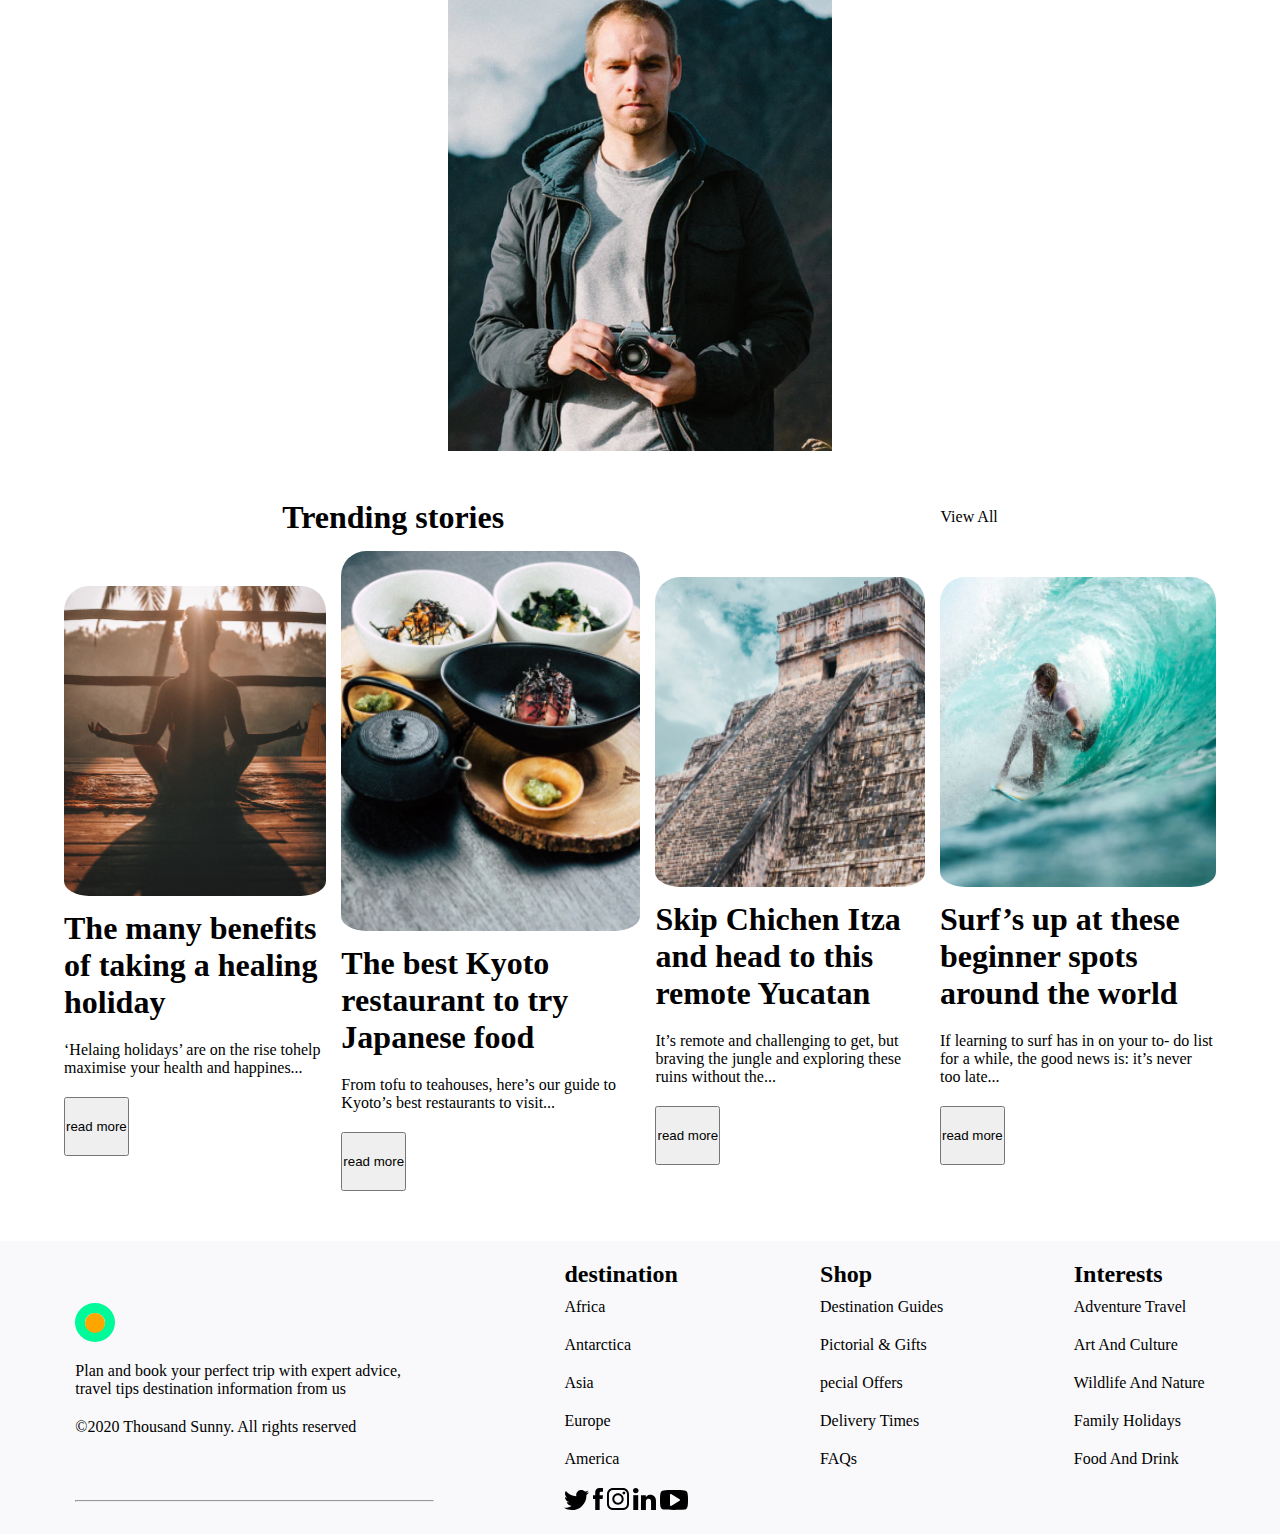
==== commit 9cebfb20: "one last touch" ====
--- a/index.html
+++ b/index.html
@@ -103,23 +103,21 @@
         <div class="section2-image">
           <img src="images/Thousand-02 1.png" alt="" />
         </div>
-        <div class="section-des">
-          <h1>A new way to explore the world</h1>
-
-          <p>
-            <ins class="border-line"
-              >For decades travellers have reached for Lonely Planet books when
-              looking to plan and execute their perfect trip, but now, they can
-              also let Lonely Planet Experiences lead the way</ins
-            >
+        <div class="section-des-two">
+          <h1 class="heading-des-two">A new way to explore the world</h1>
+          <p class="para-des-two">
+            For decades travellers have reached for Lonely Planet books when
+            looking to plan and execute their perfect trip, but now, they can
+            also let Lonely Planet Experiences lead the way
           </p>
+
           <button class="btn">Learn more</button>
         </div>
       </section>
       <section class="section3">
         <div class="header-section">
           <h1 class="title-section">Featured destinations</h1>
-          <span>learn more</span>
+          <span class="view-all">View All</span>
         </div>
         <div class="section-content">
           <div>
@@ -129,93 +127,112 @@
           <div>
             <img src="images/Screen Shot 2020-02-14 at 4.36 1.png" alt="" />
 
-            <span class="alert">Fanjingshan China</span>
+            <span class="alert"
+              >Fanjingshan <br />
+              China</span
+            >
           </div>
           <div>
             <img src="images/Screen Shot 2020-02-15 at 11.04 1.png" alt="" />
-            <span class="alert">Vevey Switzerland</span>
+            <span class="alert"
+              >Vevey<br />
+              Switzerland</span
+            >
           </div>
           <div>
             <img src="images/Screen Shot 2020-02-15 at 11.10 1.png" alt="" />
-            <span class="alert">Skadar Montenegro</span>
+            <span class="alert">Skadar <br />Montenegro</span>
           </div>
         </div>
       </section>
       <section class="section2">
-        <div class="section-des">
-          <h1>Guides by Thousand Sunny</h1>
-          <p>
-            “Quisque in lacus a urna fermentum euismod. Integer mi nibh, dapibus
-            ac scelerisque eu, facilisis quis purus. Morbi blandit sit amet
-            turpis nec”
+        <div class="section-des-two">
+          <h1 class="heading-des-two">Guides by Thousand Sunny</h1>
+          <p class="para-des-two">
+            Packed with tips and advice from our on-the-ground experts, our city
+            guides app (iOS and Android) is the ultimate resource before and
+            during a trip.
           </p>
+
           <button class="btn">Download</button>
         </div>
         <div class="section2-image">
-          <img src="images/Thousand-03.png" alt="" class="images" />
+          <img src="images/Thousand-03.png" alt="" />
         </div>
       </section>
       <section class="section2">
-        <div class="section-des">
-          <h1>Testimonials</h1>
+        <div class="section-des-two">
+          <h1 class="heading-des-two">Testimonials</h1>
           <span class="star">&#11088;</span>
           <span class="star">&#11088;</span>
           <span class="star">&#11088;</span>
           <span class="star">&#11088;</span>
-
-          <q class="section4-des">
+          <p class="para-des-three">
             Quisque in lacus a urna fermentum euismod. Integer mi nibh, dapibus
             ac scelerisque eu, facilisis quis purus. Morbi blandit sit amet
             turpis nec
-          </q>
+          </p>
+
           <h2 class="Edward">Edward Newgate</h2>
           <span class="founder">Founder Circle</span>
         </div>
         <div class="section2-image">
-          <img src="images/image 6.png" alt="" class="images" />
+          <img src="images/image 6.png" alt="" />
         </div>
       </section>
       <section class="section4">
         <div class="header-section">
           <h1 class="title-section">Trending stories</h1>
-          <span>View All</span>
+          <span class="view-all">View All</span>
         </div>
         <div class="section-content">
           <div>
-            <img src="images/image 12.png" alt="" />
-
-            <p>
-              Lorem ipsum dolor sit amet, consectetur adipisicing elit.
-              Inventore ea a aspernatur quos modi repudiandae iste qui mollitia!
+            <img src="images/image 12.png " class="img12" alt="" />
+            <h1 class="heading-des-section4">
+              The many benefits of taking a healing holiday
+            </h1>
+            <p class="para-des-section4">
+              ‘Helaing holidays’ are on the rise tohelp maximise your health and
+              happines...
             </p>
-            <button class="btn-link">read more</button>
-          </div>
-          <div>
-            <img src="images/image 13.png" alt="" />
-
-            <p>
-              Lorem ipsum dolor sit amet, consectetur adipisicing elit.
-              Inventore ea a aspernatur quos modi repudiandae iste qui mollitia!
+
+            <button class="btn-link-section4">read more</button>
+          </div>
+          <div>
+            <img src="images/image 13.png " class="img13" alt="" />
+            <h1 class="heading-des-section4">
+              The best Kyoto restaurant to try Japanese food
+            </h1>
+            <p class="para-des-section4">
+              From tofu to teahouses, here’s our guide to Kyoto’s best
+              restaurants to visit...
             </p>
-            <button class="btn-link">read more</button>
-          </div>
-          <div>
-            <img src="images/image 14.png" alt="" />
-
-            <p>
-              Lorem ipsum dolor sit amet, consectetur adipisicing elit.
-              Inventore ea a aspernatur quos modi repudiandae iste qui mollitia!
+
+            <button class="btn-link-section4">read more</button>
+          </div>
+          <div>
+            <img src="images/image 14.png " class="img14" alt="" />
+            <h1 class="heading-des-section4">
+              Skip Chichen Itza and head to this remote Yucatan
+            </h1>
+            <p class="para-des-section4">
+              It’s remote and challenging to get, but braving the jungle and
+              exploring these ruins without the...
             </p>
-            <button class="btn-link">read more</button>
-          </div>
-          <div>
-            <img src="images/image 15.png" alt="" />
-
-            <p>
-              Lorem ipsum dolor sit amet, consectetur adipisicing elit.
-              Inventore ea a aspernatur quos modi repudiandae iste qui mollitia!
+
+            <button class="btn-link-section4">read more</button>
+          </div>
+          <div>
+            <img src="images/image 15.png " class="img15" alt="" />
+            <h1 class="heading-des-section4">
+              Surf’s up at these beginner spots around the world
+            </h1>
+            <p class="para-des-section4">
+              If learning to surf has in on your to- do list for a while, the
+              good news is: it’s never too late...
             </p>
-            <button class="btn-link">read more</button>
+
+            <button class="btn-link-section4">read more</button>
           </div>
         </div>
       </section>
@@ -225,43 +242,41 @@
         <div class="band">
           <div class="image-brand"></div>
         </div>
-        <p>
-          Lorem ipsum dolor sit amet consectetur adipisicing elit. Laborum
-          corrupti alias hic blanditiis asperiores, quod sapiente sed quibusdam
-          a atque voluptas provident illum deserunt? Harum non perferendis earum
-          explicabo alias!
+        <p class="footer-paragrapah">
+          Plan and book your perfect trip with expert advice, travel tips
+          destination information from us
         </p>
         <span class="copyright">©2020 Thousand Sunny. All rights reserved</span>
       </div>
       <div class="list">
-        <h2>header</h2>
+        <h2>destination</h2>
         <ul>
-          <li>asd1</li>
-          <li>asd1</li>
-          <li>asd1</li>
-          <li>asd1</li>
-          <li>asd1</li>
+          <li>Africa</li>
+          <li>Antarctica</li>
+          <li>Asia</li>
+          <li>Europe</li>
+          <li>America</li>
         </ul>
       </div>
 
       <div class="list">
-        <h2>header</h2>
+        <h2>Shop</h2>
         <ul>
-          <li>asd1</li>
-          <li>asd1</li>
-          <li>asd1</li>
-          <li>asd1</li>
-          <li>asd1</li>
+          <li>Destination Guides</li>
+          <li>Pictorial & Gifts</li>
+          <li>pecial Offers</li>
+          <li>Delivery Times</li>
+          <li>FAQs</li>
         </ul>
       </div>
       <div class="list">
-        <h2>header</h2>
+        <h2>Interests</h2>
         <ul>
-          <li>asd1</li>
-          <li>asd1</li>
-          <li>asd1</li>
-          <li>asd1</li>
-          <li>asd1</li>
+          <li>Adventure Travel</li>
+          <li>Art And Culture</li>
+          <li>Wildlife And Nature</li>
+          <li>Family Holidays</li>
+          <li>Food And Drink</li>
         </ul>
       </div>
       <hr />
